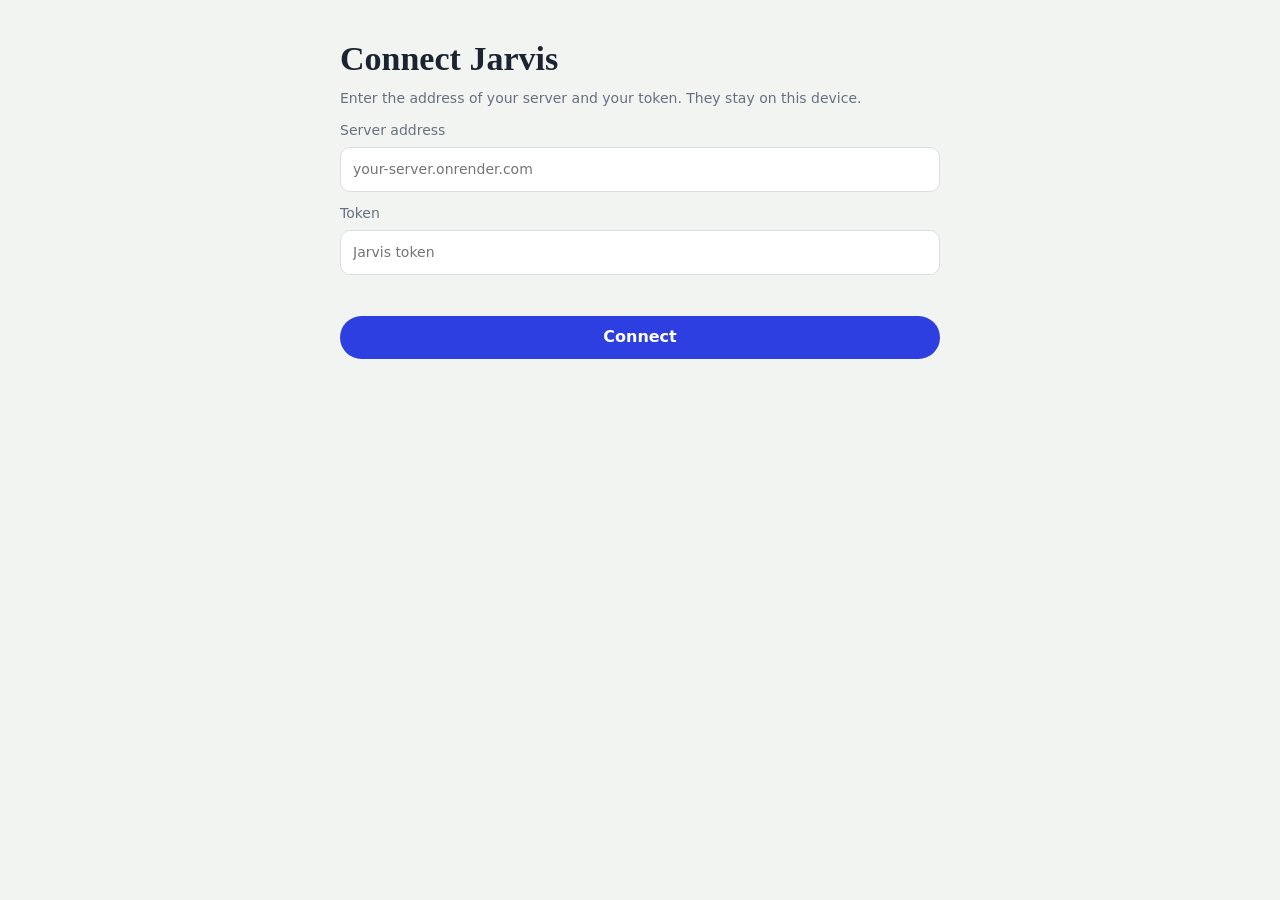
==== frontend/index.html @ 1e94832a "M3: reminder engine" ====
<!doctype html>
<html lang="en">
<head>
<meta charset="utf-8">
<meta name="viewport" content="width=device-width, initial-scale=1, viewport-fit=cover">
<meta http-equiv="Content-Security-Policy" content="default-src 'self'; connect-src 'self' https: http://localhost:*; script-src 'self'; style-src 'self'; img-src 'self' data:; manifest-src 'self'">
<meta name="theme-color" content="#F2F4F1" media="(prefers-color-scheme: light)">
<meta name="theme-color" content="#0E1219" media="(prefers-color-scheme: dark)">
<meta name="apple-mobile-web-app-capable" content="yes">
<meta name="mobile-web-app-capable" content="yes">
<meta name="apple-mobile-web-app-title" content="Jarvis">
<meta name="apple-mobile-web-app-status-bar-style" content="default">
<link rel="manifest" href="manifest.webmanifest">
<link rel="apple-touch-icon" href="icons/icon-180.png">
<link rel="icon" href="icons/icon-192.png">
<link rel="stylesheet" href="styles.css">
<title>Jarvis</title>
</head>
<body>
<main id="app" aria-live="polite"></main>
<script type="module" src="app.js"></script>
</body>
</html>
---- frontend/styles.css ----
:root {
  --paper: #F2F4F1; --card: #FFFFFF; --ink: #1B2430; --muted: #667180; --hair: #D9DEE3;
  --accent: #2D3FE0; --accent-ink: #FFFFFF; --marker: #FFE45C; --alarm: #C2410C;
  --serif: ui-serif, 'New York', Georgia, serif; --sans: system-ui, -apple-system, 'Segoe UI', sans-serif;
  color-scheme: light dark;
}
@media (prefers-color-scheme: dark) {
  :root { --paper: #0E1219; --card: #161C26; --ink: #E9EDF3; --muted: #93A0B2; --hair: #263041; --accent: #8A98FF; --accent-ink: #0E1219; --marker: #F2D54A; --alarm: #FB923C; }
}
* { box-sizing: border-box; }
html, body { margin: 0; background: var(--paper); color: var(--ink); font: 16px/1.4 var(--sans); -webkit-text-size-adjust: 100%; }
body { min-height: 100dvh; }
button, input { font: inherit; color: inherit; }
button { cursor: pointer; }
:focus-visible { outline: 2px solid var(--accent); outline-offset: 2px; border-radius: 6px; }

#app { display: flex; flex-direction: column; height: 100dvh; max-width: 640px; margin: 0 auto; }
.view { flex: 1; overflow-y: auto; padding: calc(env(safe-area-inset-top) + 16px) 16px 24px; -webkit-overflow-scrolling: touch; }
.status { font-size: 13px; color: var(--muted); padding: 0 16px 6px; min-height: 1px; }
.status.err { color: var(--alarm); }

/* header */
.head { margin-bottom: 14px; }
.head h1 { font: 600 30px/1.1 var(--serif); margin: 0; letter-spacing: -0.01em; }
.head p { margin: 4px 0 0; color: var(--muted); font-size: 15px; }

/* space chips */
.chips { display: flex; gap: 8px; overflow-x: auto; padding: 2px 0 12px; margin: 0 -16px; padding-left: 16px; padding-right: 16px; scrollbar-width: none; }
.chip { flex: none; border: 1px solid var(--hair); background: transparent; color: var(--muted); padding: 6px 14px; border-radius: 999px; font-size: 14px; }
.chip[aria-pressed="true"] { background: var(--ink); color: var(--paper); border-color: var(--ink); }

/* section titles */
.sec { font: 600 14px/1 var(--sans); color: var(--muted); margin: 22px 0 8px; }
.sec.alarm { color: var(--alarm); }

/* the day rail */
.rail { list-style: none; margin: 0; padding: 0; position: relative; }
.row { display: grid; grid-template-columns: 64px 1fr; gap: 0 12px; align-items: start; min-height: 52px; }
.row .t { text-align: right; font-size: 14px; color: var(--muted); padding-top: 14px; font-variant-numeric: tabular-nums; }
.row .body { border-left: 2px solid var(--hair); padding: 8px 0 8px 14px; position: relative; }
.row.past .t, .row.past .title { color: var(--muted); }
.entry { all: unset; display: block; width: 100%; cursor: pointer; box-sizing: border-box; padding: 6px 0; }
.title { font-size: 17px; font-weight: 500; }
.meta { font-size: 13px; color: var(--muted); margin-top: 2px; }
.now { display: grid; grid-template-columns: 64px 1fr; gap: 0 12px; align-items: center; height: 18px; }
.now .t { text-align: right; font-size: 12px; font-weight: 600; color: var(--ink); }
.now .line { height: 4px; background: var(--marker); border-radius: 2px; position: relative; }
.now .line::before { content: ''; position: absolute; left: -5px; top: -3px; width: 10px; height: 10px; border-radius: 50%; background: var(--marker); }

/* plain list rows (tasks, reminders) */
.list { list-style: none; margin: 0; padding: 0; background: var(--card); border: 1px solid var(--hair); border-radius: 12px; }
.list li + li { border-top: 1px solid var(--hair); }
.list .entry { padding: 12px 14px; }
.list .when { font-size: 13px; color: var(--muted); }
.list .when.late { color: var(--alarm); }

/* dates with days-until numerals */
.date-row { display: grid; grid-template-columns: 64px 1fr; gap: 12px; align-items: baseline; padding: 12px 14px; }
.num { font: 600 32px/1 var(--serif); text-align: right; font-variant-numeric: tabular-nums; }
.num small { display: block; font: 400 12px/1.2 var(--sans); color: var(--muted); }
.num.today { color: var(--accent); }

.empty { text-align: center; color: var(--muted); padding: 40px 24px; }
.empty strong { display: block; color: var(--ink); font: 600 20px/1.2 var(--serif); margin-bottom: 6px; }

/* chat */
.chat { display: flex; flex-direction: column; gap: 12px; }
.msg.me { align-self: flex-end; background: var(--accent); color: var(--accent-ink); padding: 8px 14px; border-radius: 18px; max-width: 85%; white-space: pre-wrap; }
.msg.bot { border-left: 3px solid var(--accent); padding: 2px 0 2px 12px; max-width: 92%; white-space: pre-wrap; }
.msg.bot.err { border-color: var(--alarm); }
.suggest { display: flex; flex-wrap: wrap; gap: 8px; margin-top: 12px; }
.suggest .chip { color: var(--ink); text-align: left; }
.composer { display: flex; gap: 8px; padding: 8px 12px; border-top: 1px solid var(--hair); background: var(--paper); }
.composer input { flex: 1; min-width: 0; border: 1px solid var(--hair); background: var(--card); border-radius: 999px; padding: 10px 16px; }
.btn { border: 0; background: var(--accent); color: var(--accent-ink); border-radius: 999px; padding: 10px 18px; font-weight: 600; }
.btn.quiet { background: transparent; color: var(--ink); border: 1px solid var(--hair); }
.btn:disabled { opacity: .5; }

/* tab bar */
.tabs { display: flex; border-top: 1px solid var(--hair); background: var(--paper); padding-bottom: env(safe-area-inset-bottom); }
.tabs button { flex: 1; background: none; border: 0; padding: 12px 0 10px; font-size: 13px; color: var(--muted); border-top: 3px solid transparent; margin-top: -1px; }
.tabs button[aria-selected="true"] { color: var(--ink); font-weight: 600; border-top-color: var(--accent); }

/* sheet */
.scrim { position: fixed; inset: 0; background: rgba(0,0,0,.4); display: flex; align-items: flex-end; justify-content: center; z-index: 5; }
.sheet { background: var(--card); width: 100%; max-width: 640px; border-radius: 18px 18px 0 0; padding: 18px 16px calc(env(safe-area-inset-bottom) + 16px); display: grid; gap: 10px; }
.sheet h2 { font: 600 20px/1.2 var(--serif); margin: 0 0 4px; }
.sheet .meta { margin: 0 0 6px; }
.flash { animation: flash .6s ease-out; }
@keyframes flash { from { background: var(--marker); } to { background: transparent; } }
@media (prefers-reduced-motion: reduce) { .flash { animation: none; } }

/* setup */
.setup { padding: calc(env(safe-area-inset-top) + 40px) 20px 24px; display: grid; gap: 12px; align-content: start; }
.setup h1 { font: 600 34px/1.1 var(--serif); margin: 0; }
.setup label { font-size: 14px; color: var(--muted); display: grid; gap: 6px; }
.setup input { border: 1px solid var(--hair); background: var(--card); border-radius: 10px; padding: 12px; width: 100%; }
.setup .err { color: var(--alarm); font-size: 14px; min-height: 1.2em; }
.setup p { margin: 0; color: var(--muted); font-size: 14px; }
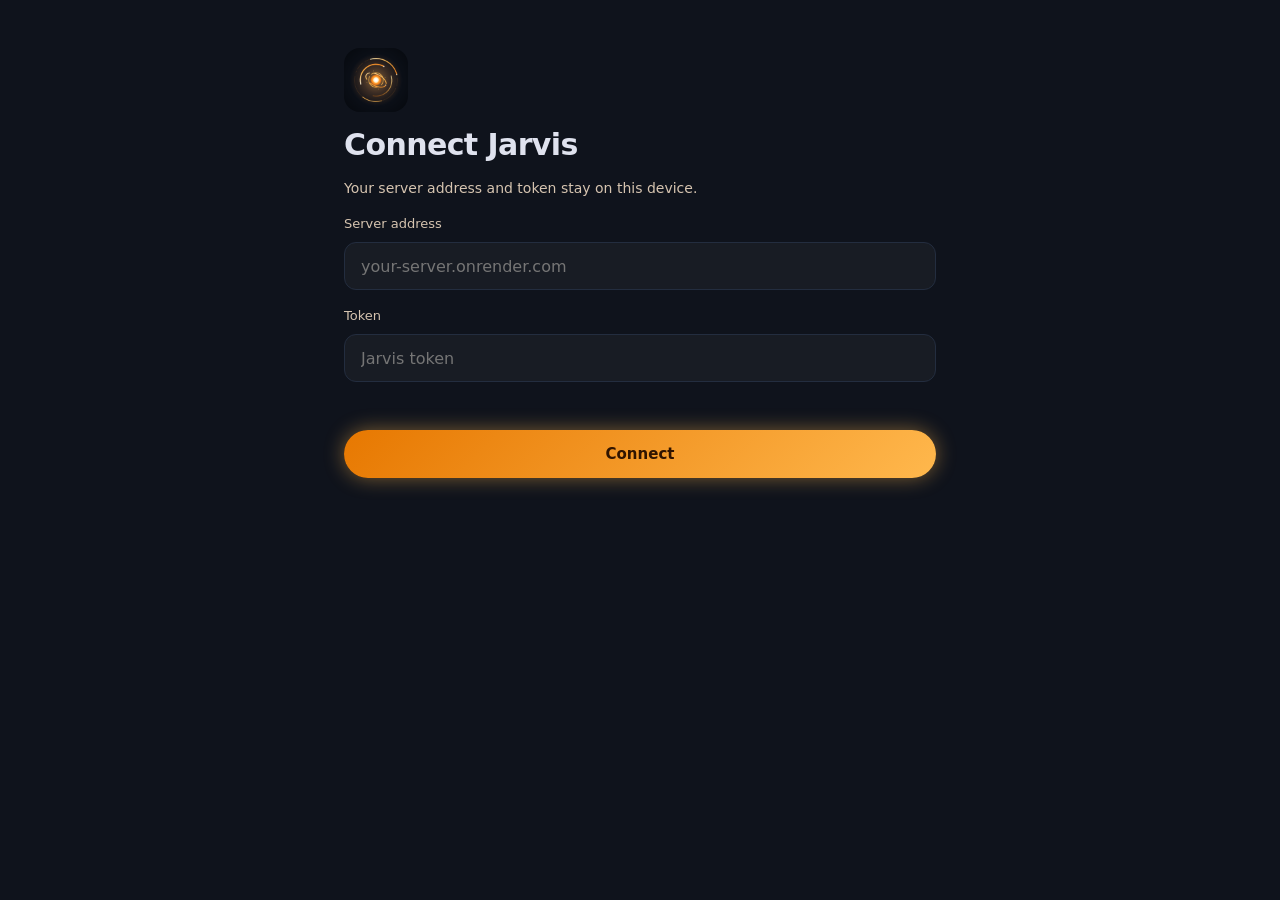
==== commit 898ed341: "M4: app, items API, Stitch redesign and logo" ====
--- a/frontend/index.html
+++ b/frontend/index.html
@@ -4,12 +4,11 @@
 <meta charset="utf-8">
 <meta name="viewport" content="width=device-width, initial-scale=1, viewport-fit=cover">
 <meta http-equiv="Content-Security-Policy" content="default-src 'self'; connect-src 'self' https: http://localhost:*; script-src 'self'; style-src 'self'; img-src 'self' data:; manifest-src 'self'">
-<meta name="theme-color" content="#F2F4F1" media="(prefers-color-scheme: light)">
-<meta name="theme-color" content="#0E1219" media="(prefers-color-scheme: dark)">
+<meta name="theme-color" content="#0f131c">
 <meta name="apple-mobile-web-app-capable" content="yes">
 <meta name="mobile-web-app-capable" content="yes">
 <meta name="apple-mobile-web-app-title" content="Jarvis">
-<meta name="apple-mobile-web-app-status-bar-style" content="default">
+<meta name="apple-mobile-web-app-status-bar-style" content="black-translucent">
 <link rel="manifest" href="manifest.webmanifest">
 <link rel="apple-touch-icon" href="icons/icon-180.png">
 <link rel="icon" href="icons/icon-192.png">
--- a/frontend/styles.css
+++ b/frontend/styles.css
@@ -1,99 +1,210 @@
+/* Warm Luminescence: dark, amber accent. System font (SF Pro on iPhone), no external assets. */
 :root {
-  --paper: #F2F4F1; --card: #FFFFFF; --ink: #1B2430; --muted: #667180; --hair: #D9DEE3;
-  --accent: #2D3FE0; --accent-ink: #FFFFFF; --marker: #FFE45C; --alarm: #C2410C;
-  --serif: ui-serif, 'New York', Georgia, serif; --sans: system-ui, -apple-system, 'Segoe UI', sans-serif;
-  color-scheme: light dark;
+  --surface: #0f131c; --lowest: #0a0e16; --low: #181c24; --card: #1c2028; --high: #262a33; --highest: #31353e;
+  --ink: #dfe2ee; --muted: #d6c4b0; --outline: #9e8e7c; --edge: #514536;
+  --gold: #ffb84d; --amber: #e77801; --gold-soft: #ffdcb0; --on-gold: #452b00;
+  --error: #ffb4ab; --error-bg: #93000a; --cool: #bcc7de;
+  --font: system-ui, -apple-system, 'SF Pro Text', 'Segoe UI', Roboto, sans-serif;
+  --grad: linear-gradient(135deg, #e77801, #ffb84d);
+  --glow: 0 0 20px rgba(255, 184, 77, .45);
+  color-scheme: dark;
 }
-@media (prefers-color-scheme: dark) {
-  :root { --paper: #0E1219; --card: #161C26; --ink: #E9EDF3; --muted: #93A0B2; --hair: #263041; --accent: #8A98FF; --accent-ink: #0E1219; --marker: #F2D54A; --alarm: #FB923C; }
-}
-* { box-sizing: border-box; }
-html, body { margin: 0; background: var(--paper); color: var(--ink); font: 16px/1.4 var(--sans); -webkit-text-size-adjust: 100%; }
-body { min-height: 100dvh; }
+* { box-sizing: border-box; -webkit-tap-highlight-color: transparent; }
+html, body { margin: 0; height: 100%; background: var(--surface); color: var(--ink); font: 400 16px/24px var(--font); -webkit-text-size-adjust: 100%; overscroll-behavior: none; }
 button, input { font: inherit; color: inherit; }
-button { cursor: pointer; }
-:focus-visible { outline: 2px solid var(--accent); outline-offset: 2px; border-radius: 6px; }
-
-#app { display: flex; flex-direction: column; height: 100dvh; max-width: 640px; margin: 0 auto; }
-.view { flex: 1; overflow-y: auto; padding: calc(env(safe-area-inset-top) + 16px) 16px 24px; -webkit-overflow-scrolling: touch; }
-.status { font-size: 13px; color: var(--muted); padding: 0 16px 6px; min-height: 1px; }
-.status.err { color: var(--alarm); }
+button { cursor: pointer; border: 0; background: none; padding: 0; text-align: left; }
+h1, h2, h3, p, ul, ol { margin: 0; padding: 0; }
+ul, ol { list-style: none; }
+:focus-visible { outline: 2px solid var(--gold); outline-offset: 2px; border-radius: 8px; }
+svg { display: block; flex: none; }
+
+#app { position: fixed; inset: 0 0 auto 0; height: var(--vvh, 100dvh); max-width: 640px; margin: 0 auto; display: flex; flex-direction: column; overflow: hidden; background: var(--surface); }
 
 /* header */
-.head { margin-bottom: 14px; }
-.head h1 { font: 600 30px/1.1 var(--serif); margin: 0; letter-spacing: -0.01em; }
-.head p { margin: 4px 0 0; color: var(--muted); font-size: 15px; }
-
-/* space chips */
-.chips { display: flex; gap: 8px; overflow-x: auto; padding: 2px 0 12px; margin: 0 -16px; padding-left: 16px; padding-right: 16px; scrollbar-width: none; }
-.chip { flex: none; border: 1px solid var(--hair); background: transparent; color: var(--muted); padding: 6px 14px; border-radius: 999px; font-size: 14px; }
-.chip[aria-pressed="true"] { background: var(--ink); color: var(--paper); border-color: var(--ink); }
-
-/* section titles */
-.sec { font: 600 14px/1 var(--sans); color: var(--muted); margin: 22px 0 8px; }
-.sec.alarm { color: var(--alarm); }
-
-/* the day rail */
-.rail { list-style: none; margin: 0; padding: 0; position: relative; }
-.row { display: grid; grid-template-columns: 64px 1fr; gap: 0 12px; align-items: start; min-height: 52px; }
-.row .t { text-align: right; font-size: 14px; color: var(--muted); padding-top: 14px; font-variant-numeric: tabular-nums; }
-.row .body { border-left: 2px solid var(--hair); padding: 8px 0 8px 14px; position: relative; }
-.row.past .t, .row.past .title { color: var(--muted); }
-.entry { all: unset; display: block; width: 100%; cursor: pointer; box-sizing: border-box; padding: 6px 0; }
-.title { font-size: 17px; font-weight: 500; }
-.meta { font-size: 13px; color: var(--muted); margin-top: 2px; }
-.now { display: grid; grid-template-columns: 64px 1fr; gap: 0 12px; align-items: center; height: 18px; }
-.now .t { text-align: right; font-size: 12px; font-weight: 600; color: var(--ink); }
-.now .line { height: 4px; background: var(--marker); border-radius: 2px; position: relative; }
-.now .line::before { content: ''; position: absolute; left: -5px; top: -3px; width: 10px; height: 10px; border-radius: 50%; background: var(--marker); }
-
-/* plain list rows (tasks, reminders) */
-.list { list-style: none; margin: 0; padding: 0; background: var(--card); border: 1px solid var(--hair); border-radius: 12px; }
-.list li + li { border-top: 1px solid var(--hair); }
-.list .entry { padding: 12px 14px; }
-.list .when { font-size: 13px; color: var(--muted); }
-.list .when.late { color: var(--alarm); }
-
-/* dates with days-until numerals */
-.date-row { display: grid; grid-template-columns: 64px 1fr; gap: 12px; align-items: baseline; padding: 12px 14px; }
-.num { font: 600 32px/1 var(--serif); text-align: right; font-variant-numeric: tabular-nums; }
-.num small { display: block; font: 400 12px/1.2 var(--sans); color: var(--muted); }
-.num.today { color: var(--accent); }
-
-.empty { text-align: center; color: var(--muted); padding: 40px 24px; }
-.empty strong { display: block; color: var(--ink); font: 600 20px/1.2 var(--serif); margin-bottom: 6px; }
-
-/* chat */
-.chat { display: flex; flex-direction: column; gap: 12px; }
-.msg.me { align-self: flex-end; background: var(--accent); color: var(--accent-ink); padding: 8px 14px; border-radius: 18px; max-width: 85%; white-space: pre-wrap; }
-.msg.bot { border-left: 3px solid var(--accent); padding: 2px 0 2px 12px; max-width: 92%; white-space: pre-wrap; }
-.msg.bot.err { border-color: var(--alarm); }
-.suggest { display: flex; flex-wrap: wrap; gap: 8px; margin-top: 12px; }
-.suggest .chip { color: var(--ink); text-align: left; }
-.composer { display: flex; gap: 8px; padding: 8px 12px; border-top: 1px solid var(--hair); background: var(--paper); }
-.composer input { flex: 1; min-width: 0; border: 1px solid var(--hair); background: var(--card); border-radius: 999px; padding: 10px 16px; }
-.btn { border: 0; background: var(--accent); color: var(--accent-ink); border-radius: 999px; padding: 10px 18px; font-weight: 600; }
-.btn.quiet { background: transparent; color: var(--ink); border: 1px solid var(--hair); }
-.btn:disabled { opacity: .5; }
-
-/* tab bar */
-.tabs { display: flex; border-top: 1px solid var(--hair); background: var(--paper); padding-bottom: env(safe-area-inset-bottom); }
-.tabs button { flex: 1; background: none; border: 0; padding: 12px 0 10px; font-size: 13px; color: var(--muted); border-top: 3px solid transparent; margin-top: -1px; }
-.tabs button[aria-selected="true"] { color: var(--ink); font-weight: 600; border-top-color: var(--accent); }
+.top { display: flex; align-items: center; justify-content: space-between; padding: calc(env(safe-area-inset-top) + 6px) 12px 6px; min-height: 56px; background: rgba(15,19,28,.85); backdrop-filter: blur(20px); -webkit-backdrop-filter: blur(20px); z-index: 5; }
+.icon-btn { width: 44px; height: 44px; display: flex; align-items: center; justify-content: center; border-radius: 22px; color: var(--ink); }
+.icon-btn:active { background: var(--card); }
+.brand { display: flex; align-items: center; gap: 6px; font: 600 20px/28px var(--font); letter-spacing: -0.015em; }
+.orb-mini { width: 44px; height: 44px; margin: -10px -6px -10px 0; }
+
+/* main */
+.main { flex: 1; overflow-y: auto; -webkit-overflow-scrolling: touch; padding: 8px 20px 24px; }
+.status { font-size: 13px; line-height: 18px; color: var(--outline); padding: 4px 20px 0; }
+.status.err { color: var(--error); }
+.h1 { font: 600 30px/38px var(--font); letter-spacing: -0.02em; }
+.sub { color: var(--muted); font-size: 14px; line-height: 20px; margin-top: 2px; }
+.sec { font: 600 11px/14px var(--font); letter-spacing: .06em; text-transform: uppercase; color: var(--outline); margin: 24px 4px 8px; display: flex; align-items: center; gap: 6px; }
+.sec.late { color: var(--error); }
+.filter { display: inline-flex; align-items: center; gap: 6px; margin-top: 12px; padding: 6px 8px 6px 12px; border-radius: 999px; background: var(--high); color: var(--gold); font-size: 13px; line-height: 18px; font-weight: 500; }
+.filter .x { width: 22px; height: 22px; border-radius: 11px; display: flex; align-items: center; justify-content: center; background: var(--highest); color: var(--muted); }
+
+/* chat empty state */
+.hero { display: flex; flex-direction: column; align-items: center; padding-top: 4px; }
+.orb-big { width: 250px; height: 250px; margin: -6px 0 -2px; }
+.ready { display: inline-flex; align-items: center; gap: 8px; padding: 4px 12px; border-radius: 999px; background: var(--high); color: var(--muted); font: 600 11px/14px var(--font); letter-spacing: .04em; }
+.dot { width: 8px; height: 8px; border-radius: 50%; background: var(--gold); box-shadow: 0 0 8px rgba(255,184,77,.8); }
+.dot.live { animation: ping 1.8s ease-in-out infinite; }
+@keyframes ping { 50% { opacity: .35; } }
+.suggest { margin-top: 22px; display: grid; gap: 10px; }
+.suggest .sec { margin: 0 4px 0; }
+.sg { display: flex; align-items: center; justify-content: space-between; gap: 12px; width: 100%; padding: 14px; border-radius: 12px; background: var(--low); font-size: 14px; line-height: 20px; }
+.sg:active { background: var(--card); transform: scale(.99); }
+.sg .l { display: flex; align-items: center; gap: 12px; min-width: 0; }
+.chip-i { width: 32px; height: 32px; border-radius: 8px; background: var(--high); color: var(--gold); display: flex; align-items: center; justify-content: center; flex: none; }
+.sg .out { color: var(--outline); }
+
+/* chat thread */
+.thread { display: flex; flex-direction: column; gap: 24px; padding-top: 8px; }
+.u { align-self: flex-end; max-width: 82%; background: var(--high); padding: 10px 16px; border-radius: 16px 16px 4px 16px; white-space: pre-wrap; overflow-wrap: anywhere; font-size: 15px; line-height: 22px; }
+.b { display: grid; gap: 8px; }
+.b-head { display: flex; align-items: center; gap: 10px; font-size: 12px; line-height: 16px; font-weight: 600; color: var(--muted); }
+.b-head .when { color: var(--outline); font-weight: 400; }
+.avatar { width: 26px; height: 26px; border-radius: 50%; background: radial-gradient(circle at 40% 40%, #fff3c8, #ffb84d 45%, #e77801); box-shadow: 0 0 12px rgba(255,184,77,.7); }
+.avatar.err { background: var(--error-bg); box-shadow: none; }
+.b-text { padding-left: 36px; white-space: pre-wrap; overflow-wrap: anywhere; }
+.b-text .detail { color: var(--outline); font-size: 12px; line-height: 16px; margin-top: 4px; }
+.dots { display: inline-flex; gap: 5px; padding: 8px 0; }
+.dots i { width: 7px; height: 7px; border-radius: 50%; background: var(--gold); animation: bob 1s ease-in-out infinite; }
+.dots i:nth-child(2) { animation-delay: .15s; } .dots i:nth-child(3) { animation-delay: .3s; }
+@keyframes bob { 0%, 100% { opacity: .3; transform: translateY(0); } 50% { opacity: 1; transform: translateY(-3px); } }
+
+/* composer */
+.composer { display: flex; align-items: center; gap: 8px; padding: 8px 12px calc(env(safe-area-inset-bottom) + 10px); background: linear-gradient(to top, var(--surface) 70%, rgba(15,19,28,0)); }
+.composer[hidden] { display: none; }
+.field { flex: 1; min-width: 0; display: flex; align-items: center; gap: 4px; min-height: 48px; padding: 4px 6px 4px 18px; border-radius: 24px; background: var(--low); border: 1px solid #232d3f; }
+.field:focus-within { border-color: rgba(255,184,77,.4); box-shadow: 0 0 0 3px rgba(255,184,77,.08); }
+.field input { flex: 1; min-width: 0; background: none; border: 0; outline: 0; font-size: 16px; }
+.field input::placeholder { color: var(--outline); }
+.mic { width: 38px; height: 38px; border-radius: 19px; display: flex; align-items: center; justify-content: center; color: var(--outline); }
+.send { width: 46px; height: 46px; border-radius: 23px; background: var(--grad); color: #0a0e16; display: flex; align-items: center; justify-content: center; opacity: .55; transition: opacity .2s, box-shadow .2s, transform .1s; }
+.send.ready { opacity: 1; box-shadow: var(--glow); }
+.send:active { transform: scale(.94); }
+.send:disabled { opacity: .35; box-shadow: none; }
+
+/* cards */
+.card { display: flex; align-items: center; gap: 12px; width: 100%; padding: 12px 14px; border-radius: 12px; background: var(--low); }
+.card:active { background: var(--card); }
+.card .body { flex: 1; min-width: 0; }
+.card .t { font-size: 16px; line-height: 22px; font-weight: 500; overflow-wrap: anywhere; }
+.card .m { display: flex; flex-wrap: wrap; align-items: center; gap: 4px 10px; margin-top: 2px; font-size: 12px; line-height: 16px; color: var(--muted); font-weight: 500; }
+.card .m .late { color: var(--error); }
+.card .m .gold { color: var(--gold); }
+.card .m span { display: inline-flex; align-items: center; gap: 4px; }
+.circle { width: 36px; height: 36px; border-radius: 50%; background: var(--high); color: var(--muted); display: flex; align-items: center; justify-content: center; flex: none; }
+.card.late { background: linear-gradient(90deg, rgba(147,0,10,.28), var(--low) 60%); }
+.card.focus { background: linear-gradient(90deg, rgba(255,184,77,.14), var(--card) 60%); box-shadow: 0 0 24px rgba(255,184,77,.1); }
+.card.focus .circle { background: rgba(255,184,77,.18); color: var(--gold); }
+.stack { display: grid; gap: 8px; }
+
+/* Today timeline */
+.tl { --tcol: 58px; --dcol: 14px; --gap: 12px; position: relative; display: grid; margin-top: 8px; }
+.tl::before { content: ''; position: absolute; top: 14px; bottom: 14px; left: calc(var(--tcol) + var(--gap) + var(--dcol) / 2 - 1px); width: 2px; background: var(--highest); border-radius: 1px; }
+.tl-row, .tl-now { display: grid; grid-template-columns: var(--tcol) var(--dcol) 1fr; gap: var(--gap); align-items: start; padding: 6px 0; position: relative; }
+.tl-time { text-align: right; font: 600 11px/14px var(--font); letter-spacing: .02em; color: var(--muted); padding-top: 12px; }
+.tl-dot { width: 10px; height: 10px; margin: 14px 2px 0; border-radius: 50%; background: var(--highest); box-shadow: 0 0 0 3px var(--surface); position: relative; }
+.tl-row.next .tl-dot { background: var(--gold); box-shadow: 0 0 0 3px var(--surface), 0 0 10px rgba(255,184,77,.7); }
+.tl-row.next .tl-time { color: var(--ink); }
+.tl-row.past { opacity: .55; }
+.tl-row.next .card { background: var(--card); padding: 16px; box-shadow: 0 4px 16px rgba(0,0,0,.35); }
+.tl-row.next .t { font-size: 18px; line-height: 24px; font-weight: 600; }
+.tl-now { align-items: center; padding: 8px 0; }
+.tl-now .tl-time { padding: 0; color: var(--gold); }
+.tl-now .tl-dot { margin: 0 2px; background: var(--gold); box-shadow: 0 0 0 3px var(--surface), 0 0 10px #ffb84d; }
+.tl-now .line { display: flex; align-items: center; gap: 8px; }
+.tl-now .line i { flex: 1; height: 2px; background: linear-gradient(90deg, var(--gold), rgba(255,184,77,.1)); border-radius: 1px; }
+.pill-now { padding: 2px 8px; border-radius: 999px; background: var(--gold); color: #714a00; font: 700 11px/14px var(--font); letter-spacing: .06em; box-shadow: 0 0 12px rgba(255,184,77,.5); }
+.acc { background: var(--low); border-radius: 12px; overflow: hidden; margin-top: 12px; }
+.acc > button { width: 100%; min-height: 48px; padding: 10px 16px; display: flex; align-items: center; justify-content: space-between; gap: 8px; }
+.acc .name { display: flex; align-items: center; gap: 10px; font: 600 12px/16px var(--font); letter-spacing: .06em; text-transform: uppercase; color: var(--muted); }
+.acc .name.late { color: var(--error); }
+.acc .name .num { padding: 0 8px; border-radius: 999px; background: var(--error-bg); color: #ffdad6; letter-spacing: 0; }
+.acc .name small { color: var(--outline); letter-spacing: 0; text-transform: none; font-weight: 400; font-size: 12px; }
+.acc .inner { padding: 0 12px 12px; display: grid; gap: 8px; }
+.acc .inner[hidden] { display: none; }
+.acc .card { background: var(--card); }
+
+/* dates */
+.search { position: relative; margin: 16px 0 14px; }
+.search svg { position: absolute; left: 14px; top: 14px; color: var(--muted); }
+.search input { width: 100%; height: 48px; padding: 0 16px 0 44px; border-radius: 24px; border: 0; outline: 0; background: var(--card); font-size: 16px; }
+.search input::placeholder { color: rgba(214,196,176,.6); }
+.search input:focus { background: var(--high); }
+.drow { display: flex; align-items: center; gap: 14px; width: 100%; padding: 14px; border-radius: 12px; background: var(--low); }
+.drow:active { background: var(--card); }
+.badge { width: 58px; height: 58px; border-radius: 12px; background: var(--high); display: flex; flex-direction: column; align-items: center; justify-content: center; flex: none; }
+.badge b { font: 700 22px/22px var(--font); color: var(--gold); letter-spacing: -0.015em; font-variant-numeric: tabular-nums; }
+.badge small { font: 600 10px/12px var(--font); letter-spacing: .08em; text-transform: uppercase; color: var(--gold-soft); margin-top: 2px; }
+.badge.far b { color: var(--ink); } .badge.far small { color: var(--muted); }
+.badge.soon { background: rgba(231,120,1,.2); box-shadow: 0 0 18px rgba(231,120,1,.22); }
+.badge.soon b, .badge.soon small { color: #ffb783; }
+.drow .t { font: 600 18px/24px var(--font); letter-spacing: -0.01em; overflow-wrap: anywhere; }
+.drow .m { font-size: 14px; line-height: 20px; color: var(--muted); }
+.drow .m2 { font-size: 12px; line-height: 16px; color: var(--outline); margin-top: 2px; }
+.fab { position: absolute; right: 20px; bottom: calc(env(safe-area-inset-bottom) + 20px); display: flex; align-items: center; gap: 8px; height: 52px; padding: 0 20px; border-radius: 26px; background: var(--grad); color: #301400; font: 600 14px/18px var(--font); box-shadow: 0 8px 24px rgba(255,184,77,.35); z-index: 3; }
+.fab[hidden] { display: none; }
+.empty { text-align: center; color: var(--muted); padding: 48px 24px; font-size: 14px; line-height: 20px; }
+.empty b { display: block; color: var(--ink); font: 600 18px/24px var(--font); margin-bottom: 4px; }
+
+/* drawer */
+.scrim { position: absolute; inset: 0; background: rgba(5,8,12,.6); opacity: 0; pointer-events: none; transition: opacity .25s; z-index: 20; }
+.scrim.open { opacity: 1; pointer-events: auto; }
+.drawer { position: absolute; top: 0; bottom: 0; left: 0; width: min(82%, 325px); background: var(--low); transform: translateX(-102%); transition: transform .28s cubic-bezier(.2,.8,.2,1); z-index: 21; display: flex; flex-direction: column; padding: calc(env(safe-area-inset-top) + 12px) 16px calc(env(safe-area-inset-bottom) + 12px); box-shadow: 8px 0 40px rgba(0,0,0,.5); overflow-y: auto; }
+.drawer.open { transform: none; }
+.d-head { display: flex; align-items: center; justify-content: space-between; margin-bottom: 14px; }
+.d-brand { display: flex; align-items: center; gap: 12px; }
+.d-brand img { width: 40px; height: 40px; border-radius: 10px; }
+.d-brand b { display: block; font: 700 18px/22px var(--font); letter-spacing: -0.01em; }
+.d-brand small { display: block; font: 500 11px/14px var(--font); color: #ffb951; }
+.d-status { display: flex; align-items: center; gap: 10px; padding: 10px 12px; margin-bottom: 14px; border-radius: 12px; background: rgba(28,32,40,.7); font-size: 12px; line-height: 16px; font-weight: 500; }
+.nav { display: grid; gap: 2px; }
+.nav button, .spaces button { position: relative; width: 100%; min-height: 44px; padding: 0 12px; display: flex; align-items: center; justify-content: space-between; gap: 12px; border-radius: 12px; color: var(--muted); font-size: 14px; line-height: 18px; font-weight: 500; }
+.nav button:active, .spaces button:active { background: var(--card); }
+.nav .l, .spaces .l { display: flex; align-items: center; gap: 12px; min-width: 0; }
+.nav button[aria-current="page"] { background: rgba(49,53,62,.9); color: var(--gold-soft); font-weight: 600; }
+.nav button[aria-current="page"]::before { content: ''; position: absolute; left: 0; top: 8px; bottom: 8px; width: 4px; border-radius: 0 4px 4px 0; background: var(--gold); box-shadow: 0 0 8px var(--gold); }
+.nav button[aria-current="page"] svg { color: var(--gold); }
+.count { min-width: 22px; height: 22px; padding: 0 6px; border-radius: 11px; background: var(--highest); color: var(--ink); font: 600 11px/22px var(--font); text-align: center; }
+.count.warm { background: rgba(231,120,1,.8); color: #301400; }
+.hr { height: 1px; background: rgba(49,53,62,.5); margin: 16px 0; }
+.spaces .sec { margin: 0 8px 6px; }
+.spaces button { min-height: 40px; }
+.spaces button[aria-pressed="true"] { background: rgba(49,53,62,.9); color: var(--ink); }
+.sdot { width: 8px; height: 8px; border-radius: 50%; flex: none; }
+.add-space { color: var(--outline) !important; }
+.d-foot { margin-top: auto; padding-top: 16px; display: grid; gap: 2px; }
+.d-foot button { width: 100%; min-height: 44px; padding: 0 12px; display: flex; align-items: center; gap: 12px; border-radius: 12px; color: var(--muted); font-size: 14px; font-weight: 500; }
+.d-foot button:active { background: var(--card); }
 
 /* sheet */
-.scrim { position: fixed; inset: 0; background: rgba(0,0,0,.4); display: flex; align-items: flex-end; justify-content: center; z-index: 5; }
-.sheet { background: var(--card); width: 100%; max-width: 640px; border-radius: 18px 18px 0 0; padding: 18px 16px calc(env(safe-area-inset-bottom) + 16px); display: grid; gap: 10px; }
-.sheet h2 { font: 600 20px/1.2 var(--serif); margin: 0 0 4px; }
-.sheet .meta { margin: 0 0 6px; }
-.flash { animation: flash .6s ease-out; }
-@keyframes flash { from { background: var(--marker); } to { background: transparent; } }
-@media (prefers-reduced-motion: reduce) { .flash { animation: none; } }
+.sheet-wrap { position: absolute; inset: 0; z-index: 30; display: flex; align-items: flex-end; background: rgba(10,14,22,.8); backdrop-filter: blur(4px); -webkit-backdrop-filter: blur(4px); animation: fade .2s; }
+.sheet-wrap[hidden] { display: none; }
+@keyframes fade { from { opacity: 0; } }
+.sheet { width: 100%; background: var(--high); border-radius: 24px 24px 0 0; padding: 8px 20px calc(env(safe-area-inset-bottom) + 20px); display: grid; gap: 12px; box-shadow: 0 -8px 32px rgba(0,0,0,.6); animation: rise .28s cubic-bezier(.2,.8,.2,1); }
+@keyframes rise { from { transform: translateY(40%); } }
+.grab { width: 40px; height: 5px; border-radius: 3px; background: rgba(81,69,54,.8); margin: 0 auto 4px; }
+.sheet .kick { font: 600 11px/14px var(--font); letter-spacing: .06em; text-transform: uppercase; color: var(--gold); }
+.sheet h2 { font: 600 18px/24px var(--font); letter-spacing: -0.01em; margin-top: 2px; overflow-wrap: anywhere; }
+.pills { display: flex; flex-wrap: wrap; gap: 8px; margin-top: 8px; }
+.pills span { display: inline-flex; align-items: center; gap: 4px; padding: 2px 10px; border-radius: 999px; background: var(--highest); color: var(--muted); font-size: 12px; line-height: 20px; font-weight: 500; }
+.pills span:first-child { color: #ffb951; }
+.sh-top { display: flex; align-items: flex-start; justify-content: space-between; gap: 12px; }
+.sh-x { width: 36px; height: 36px; border-radius: 18px; background: var(--lowest); color: var(--muted); display: flex; align-items: center; justify-content: center; flex: none; }
+.act { width: 100%; height: 48px; border-radius: 12px; display: flex; align-items: center; justify-content: center; gap: 8px; font: 600 14px/18px var(--font); }
+.act.primary { background: var(--gold); color: #714a00; box-shadow: 0 0 20px rgba(255,184,77,.35); }
+.act.danger { background: var(--lowest); color: var(--error); font-weight: 500; }
+.act.neutral { background: var(--card); color: var(--muted); font-weight: 500; }
+.act:active { transform: scale(.985); }
 
 /* setup */
-.setup { padding: calc(env(safe-area-inset-top) + 40px) 20px 24px; display: grid; gap: 12px; align-content: start; }
-.setup h1 { font: 600 34px/1.1 var(--serif); margin: 0; }
-.setup label { font-size: 14px; color: var(--muted); display: grid; gap: 6px; }
-.setup input { border: 1px solid var(--hair); background: var(--card); border-radius: 10px; padding: 12px; width: 100%; }
-.setup .err { color: var(--alarm); font-size: 14px; min-height: 1.2em; }
-.setup p { margin: 0; color: var(--muted); font-size: 14px; }
+.setup { padding: calc(env(safe-area-inset-top) + 48px) 24px 24px; display: grid; gap: 14px; align-content: start; overflow-y: auto; height: 100%; }
+.setup img { width: 64px; height: 64px; border-radius: 16px; }
+.setup h1 { font: 600 30px/38px var(--font); letter-spacing: -0.02em; }
+.setup p { color: var(--muted); font-size: 14px; line-height: 20px; }
+.setup label { display: grid; gap: 6px; color: var(--muted); font-size: 13px; }
+.setup input { height: 48px; padding: 0 16px; border-radius: 12px; border: 1px solid #232d3f; background: var(--low); outline: 0; font-size: 16px; }
+.setup input:focus { border-color: rgba(255,184,77,.5); }
+.setup .err { color: var(--error); font-size: 14px; min-height: 20px; }
+.btn { height: 48px; border-radius: 24px; background: var(--grad); color: #301400; font: 600 15px/20px var(--font); text-align: center; width: 100%; box-shadow: var(--glow); }
+.btn.quiet { background: var(--card); color: var(--muted); box-shadow: none; }
+
+@media (prefers-reduced-motion: reduce) { * { animation: none !important; transition: none !important; } }
